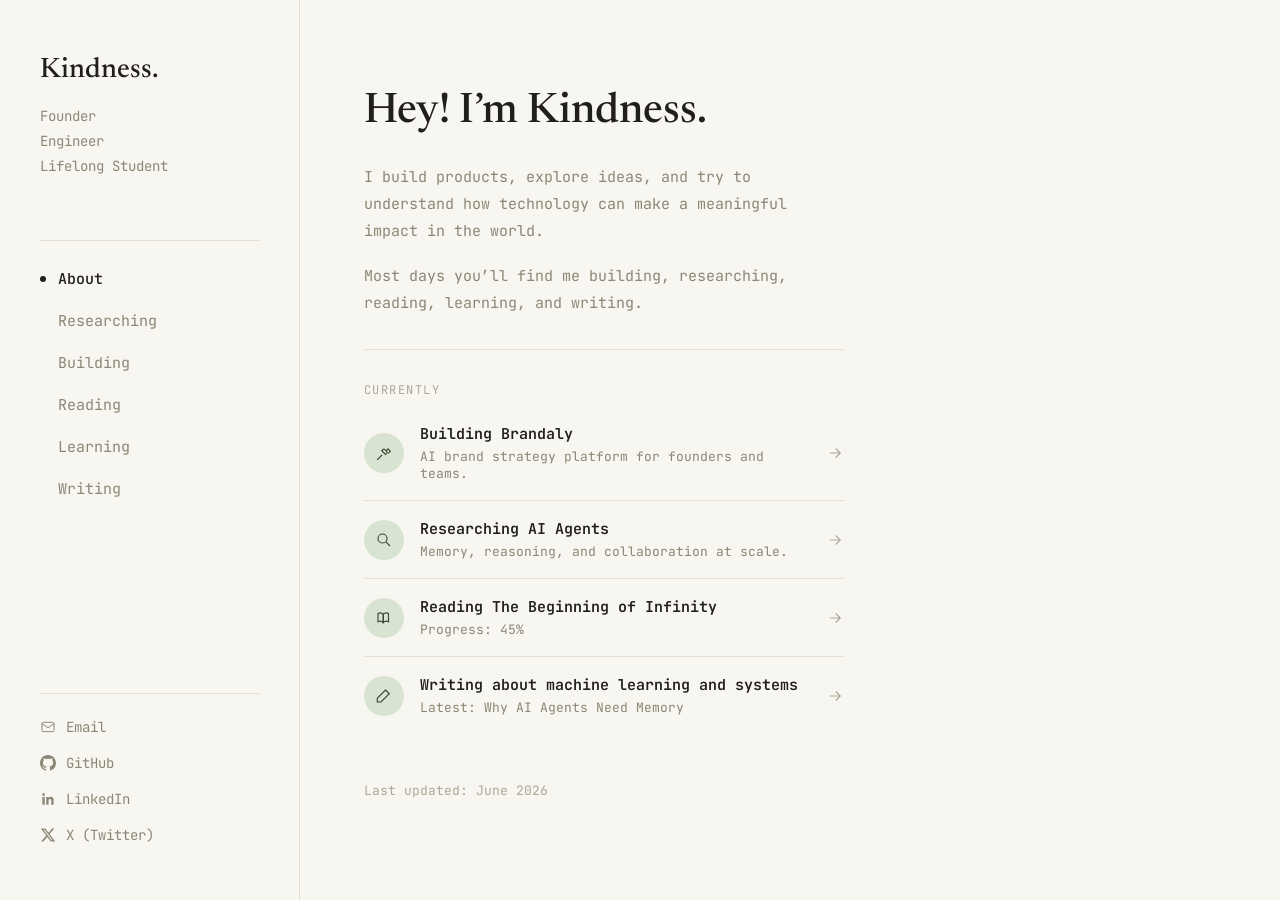
==== index.html @ 27976027 "personal website" ====
<!DOCTYPE html>
<html lang="en">
<head>
<meta charset="UTF-8" />
<meta name="viewport" content="width=device-width, initial-scale=1.0" />
<title>Kindness.</title>
<link rel="preconnect" href="https://fonts.googleapis.com" />
<link rel="preconnect" href="https://fonts.gstatic.com" crossorigin />
<link href="https://fonts.googleapis.com/css2?family=JetBrains+Mono:wght@400;500;600&family=Newsreader:ital,opsz,wght@0,72,400;0,72,500;0,72,600;1,72,400&display=swap" rel="stylesheet" />
<link rel="stylesheet" href="styles.css" />
</head>
<body>
<div class="layout">

  <aside class="sidebar">
    <div class="sidebar-top">
      <h1 class="logo">Kindness.</h1>
      <div class="roles">
        <p>Founder</p>
        <p>Engineer</p>
        <p>Lifelong Student</p>
      </div>
    </div>

    <hr class="divider" />

    <nav class="nav">
      <a href="index.html" class="nav-item is-active"><span class="dot"></span>About</a>
      <a href="researching.html" class="nav-item">Researching</a>
      <a href="building.html" class="nav-item">Building</a>
      <a href="reading.html" class="nav-item">Reading</a>
      <a href="learning.html" class="nav-item">Learning</a>
      <a href="#" class="nav-item">Writing</a>
    </nav>

    <div class="sidebar-bottom">
      <hr class="divider" />
      <ul class="social-links">
        <li>
          <a href="mailto:hello@kindness.dev">
            <svg viewBox="0 0 24 24" fill="none" stroke="currentColor" stroke-width="1.5"><rect x="3" y="5" width="18" height="14" rx="2"/><path d="M3 7l9 6 9-6"/></svg>
            Email
          </a>
        </li>
        <li>
          <a href="#" target="_blank" rel="noopener">
            <svg viewBox="0 0 24 24" fill="currentColor" stroke="none"><path d="M12 0c-6.626 0-12 5.373-12 12 0 5.302 3.438 9.8 8.205 11.385.6.111.82-.261.82-.577 0-.285-.01-1.04-.015-2.04-3.338.726-4.042-1.61-4.042-1.61-.546-1.385-1.333-1.755-1.333-1.755-1.089-.745.084-.729.084-.729 1.205.084 1.838 1.236 1.838 1.236 1.07 1.835 2.809 1.305 3.495.998.108-.776.417-1.305.76-1.605-2.665-.305-5.466-1.334-5.466-5.93 0-1.31.469-2.381 1.236-3.221-.124-.303-.535-1.524.117-3.176 0 0 1.008-.322 3.301 1.23.957-.266 1.983-.399 3.003-.404 1.02.005 2.047.138 3.006.404 2.291-1.552 3.297-1.23 3.297-1.23.653 1.653.242 2.874.118 3.176.77.84 1.235 1.911 1.235 3.221 0 4.609-2.807 5.624-5.479 5.921.43.372.823 1.102.823 2.222 0 1.606-.014 2.898-.014 3.293 0 .319.218.694.825.576C20.565 21.797 24 17.302 24 12c0-6.627-5.373-12-12-12z"/></svg>
            GitHub
          </a>
        </li>
        <li>
          <a href="#" target="_blank" rel="noopener">
            <svg viewBox="0 0 24 24" fill="currentColor" stroke="none"><path d="M20.447 20.452h-3.554v-5.569c0-1.328-.025-3.037-1.852-3.037-1.853 0-2.136 1.445-2.136 2.939v5.667H9.351V9h3.414v1.561h.046c.477-.9 1.637-1.85 3.37-1.85 3.601 0 4.267 2.37 4.267 5.455v6.286zM5.337 7.433c-1.144 0-2.063-.926-2.063-2.065 0-1.138.92-2.063 2.063-2.063 1.14 0 2.064.925 2.064 2.063 0 1.139-.925 2.065-2.064 2.065zM7.119 20.452H3.555V9h3.564v11.452z"/></svg>
            LinkedIn
          </a>
        </li>
        <li>
          <a href="#" target="_blank" rel="noopener">
            <svg viewBox="0 0 24 24" fill="currentColor" stroke="none"><path d="M18.244 2.25h3.308l-7.227 8.26 8.502 11.24H16.17l-5.214-6.817L4.99 21.75H1.68l7.73-8.835L1.254 2.25H8.08l4.713 6.231zm-1.161 17.52h1.833L7.084 4.126H5.117z"/></svg>
            X (Twitter)
          </a>
        </li>
      </ul>
    </div>
  </aside>

  <main class="content">
    <div class="content-inner">
      <h2 class="headline">Hey! I&rsquo;m Kindness.</h2>

      <p class="intro">I build products, explore ideas, and try to understand how technology can make a meaningful impact in the world.</p>
      <p class="intro">Most days you&rsquo;ll find me building, researching, reading, learning, and writing.</p>

      <hr class="divider" />

      <p class="label">Currently</p>

      <ul class="current-list">
        <li>
          <span class="icon-circle">
            <svg viewBox="0 0 24 24" fill="none" stroke="currentColor" stroke-width="1.5"><path d="M14.5 9.5l3-3 3 3-3 3M3 21l6.5-6.5M9 9l1.5-1.5a2 2 0 0 1 2.8 0l2.2 2.2a2 2 0 0 1 0 2.8L14 14l-5-5z"/></svg>
          </span>
          <span class="current-text">
            <span class="current-title">Building Brandaly</span>
            <span class="current-desc">AI brand strategy platform for founders and teams.</span>
          </span>
          <a class="arrow" href="#" aria-label="View Brandaly">
            <svg viewBox="0 0 24 24" fill="none" stroke="currentColor" stroke-width="1.5"><path d="M5 12h14M13 6l6 6-6 6"/></svg>
          </a>
        </li>

        <li>
          <span class="icon-circle">
            <svg viewBox="0 0 24 24" fill="none" stroke="currentColor" stroke-width="1.5"><circle cx="10" cy="10" r="6"/><line x1="20" y1="20" x2="14.5" y2="14.5"/></svg>
          </span>
          <span class="current-text">
            <span class="current-title">Researching AI Agents</span>
            <span class="current-desc">Memory, reasoning, and collaboration at scale.</span>
          </span>
          <a class="arrow" href="#" aria-label="View research">
            <svg viewBox="0 0 24 24" fill="none" stroke="currentColor" stroke-width="1.5"><path d="M5 12h14M13 6l6 6-6 6"/></svg>
          </a>
        </li>

        <li>
          <span class="icon-circle">
            <svg viewBox="0 0 24 24" fill="none" stroke="currentColor" stroke-width="1.5"><path d="M4 6c2-1 5-1 7 1v11c-2-2-5-2-7-1V6z"/><path d="M18 6c-2-1-5-1-7 1v11c2-2 5-2 7-1V6z"/></svg>
          </span>
          <span class="current-text">
            <span class="current-title">Reading The Beginning of Infinity</span>
            <span class="current-desc">Progress: 45%</span>
          </span>
          <a class="arrow" href="#" aria-label="View reading">
            <svg viewBox="0 0 24 24" fill="none" stroke="currentColor" stroke-width="1.5"><path d="M5 12h14M13 6l6 6-6 6"/></svg>
          </a>
        </li>

        <li>
          <span class="icon-circle">
            <svg viewBox="0 0 24 24" fill="none" stroke="currentColor" stroke-width="1.5"><path d="M14 4l5 5L8 20H3v-5L14 4z"/></svg>
          </span>
          <span class="current-text">
            <span class="current-title">Writing about machine learning and systems</span>
            <span class="current-desc">Latest: Why AI Agents Need Memory</span>
          </span>
          <a class="arrow" href="#" aria-label="View writing">
            <svg viewBox="0 0 24 24" fill="none" stroke="currentColor" stroke-width="1.5"><path d="M5 12h14M13 6l6 6-6 6"/></svg>
          </a>
        </li>
      </ul>

      <p class="updated">Last updated: June 2026</p>
    </div>
  </main>

</div>
</body>
</html>
---- styles.css ----
:root {
  --bg: #f8f6f0;
  --border: #e3ded2;
  --text: #211f1a;
  --text-muted: #8c8675;
  --text-faint: #aca896;
  --sage: #d9e3d1;
  --sage-icon: #3a4632;
  --accent-green: #517a4c;
  --card-bg: #fcfbf6;
  --placeholder-bg: #ece7da;
  --badge-neutral-bg: #e9e5d9;
  --sage-light: #e7efe1;
  --sage-track: #d6e0cc;
  --cover-bg: #f4f0e3;

  --font-serif: "Newsreader", Georgia, serif;
  --font-mono: "JetBrains Mono", ui-monospace, monospace;
}

* {
  box-sizing: border-box;
}

html, body {
  margin: 0;
  padding: 0;
  background: var(--bg);
  color: var(--text);
}

body {
  font-family: var(--font-mono);
}

a {
  color: inherit;
  text-decoration: none;
}

.divider {
  border: none;
  border-top: 1px solid var(--border);
  margin: 0;
}

.layout {
  display: flex;
  min-height: 100vh;
}

/* Sidebar */

.sidebar {
  width: 300px;
  flex-shrink: 0;
  position: fixed;
  top: 0;
  left: 0;
  height: 100vh;
  display: flex;
  flex-direction: column;
  justify-content: space-between;
  padding: 56px 40px;
  border-right: 1px solid var(--border);
  overflow-y: auto;
}

.sidebar-top {
  margin-bottom: 32px;
}

.logo {
  font-family: var(--font-serif);
  font-weight: 500;
  font-size: 28px;
  margin: 0 0 20px 0;
  color: var(--text);
}

.roles {
  font-size: 14px;
  color: var(--text-muted);
  line-height: 1.8;
}

.roles p {
  margin: 0;
}

.sidebar .divider {
  margin: 28px 0;
}

.nav {
  display: flex;
  flex-direction: column;
  gap: 22px;
  flex: 1;
}

.nav-item {
  position: relative;
  font-size: 15px;
  color: var(--text-muted);
  padding-left: 18px;
  transition: color 0.15s ease;
}

.nav-item:hover {
  color: var(--text);
}

.nav-item .dot {
  display: none;
}

.nav-item.is-active {
  color: var(--text);
  font-weight: 500;
}

.nav-item.is-active .dot {
  display: inline-block;
  position: absolute;
  left: 0;
  top: 50%;
  transform: translateY(-50%);
  width: 6px;
  height: 6px;
  border-radius: 50%;
  background: var(--text);
}

.sidebar-bottom .divider {
  margin-bottom: 24px;
}

.social-links {
  list-style: none;
  margin: 0;
  padding: 0;
  display: flex;
  flex-direction: column;
  gap: 18px;
}

.social-links a {
  display: flex;
  align-items: center;
  gap: 10px;
  font-size: 14px;
  color: var(--text-muted);
  transition: color 0.15s ease;
}

.social-links a:hover {
  color: var(--text);
}

.social-links svg {
  width: 16px;
  height: 16px;
}

/* Content */

.content {
  flex: 1;
  margin-left: 300px;
  padding: 88px 64px;
}

.content-inner {
  max-width: 480px;
}

.headline {
  font-family: var(--font-serif);
  font-weight: 500;
  font-size: 42px;
  margin: 0 0 28px 0;
  color: var(--text);
  line-height: 1.15;
}

.intro {
  font-size: 15px;
  line-height: 1.8;
  color: var(--text-muted);
  margin: 0 0 18px 0;
}

.content .divider {
  margin: 32px 0;
}

.label {
  font-size: 12px;
  letter-spacing: 0.12em;
  text-transform: uppercase;
  color: var(--text-faint);
  margin: 0 0 8px 0;
}

.current-list {
  list-style: none;
  margin: 0;
  padding: 0;
}

.current-list li {
  display: flex;
  align-items: center;
  gap: 16px;
  padding: 18px 0;
  border-bottom: 1px solid var(--border);
}

.current-list li:last-child {
  border-bottom: none;
}

.icon-circle {
  flex-shrink: 0;
  width: 40px;
  height: 40px;
  border-radius: 50%;
  background: var(--sage);
  color: var(--sage-icon);
  display: flex;
  align-items: center;
  justify-content: center;
}

.icon-circle svg {
  width: 18px;
  height: 18px;
}

.current-text {
  display: flex;
  flex-direction: column;
  gap: 4px;
  min-width: 0;
}

.current-title {
  font-size: 15px;
  font-weight: 600;
  color: var(--text);
}

.current-desc {
  font-size: 13px;
  color: var(--text-muted);
}

.arrow {
  margin-left: auto;
  flex-shrink: 0;
  color: var(--text-faint);
  display: flex;
  transition: transform 0.15s ease, color 0.15s ease;
}

.arrow svg {
  width: 18px;
  height: 18px;
}

.current-list li:hover .arrow {
  color: var(--text);
  transform: translateX(3px);
}

.updated {
  font-size: 13px;
  color: var(--text-faint);
  margin: 48px 0 0 0;
}

/* Responsive */

@media (max-width: 860px) {
  .content {
    padding: 64px 40px;
  }
}

@media (max-width: 768px) {
  .layout {
    flex-direction: column;
  }

  .sidebar {
    position: static;
    width: 100%;
    height: auto;
    border-right: none;
    border-bottom: 1px solid var(--border);
    padding: 40px 28px;
  }

  .nav {
    flex-direction: row;
    flex-wrap: wrap;
    gap: 16px 24px;
  }

  .sidebar-bottom {
    margin-top: 32px;
  }

  .social-links {
    flex-direction: row;
    flex-wrap: wrap;
    gap: 16px 24px;
  }

  .content {
    margin-left: 0;
    padding: 48px 28px;
  }

  .headline {
    font-size: 34px;
  }
}

@media (max-width: 480px) {
  .content-inner {
    max-width: 100%;
  }

  .current-list li {
    align-items: flex-start;
  }
}

/* Article page (Researching, etc.) */

.layout-article {
  display: flex;
  min-height: 100vh;
}

.article-row {
  flex: 1;
  margin-left: 300px;
  display: flex;
  align-items: flex-start;
}

.article {
  flex: 1;
  max-width: 920px;
  padding: 64px 64px;
}

.article-title {
  font-family: var(--font-serif);
  font-weight: 500;
  font-size: 28px;
  line-height: 1.2;
  margin: 0 0 14px 0;
  color: var(--text);
}

.article-subtitle {
  font-size: 13px;
  line-height: 1.7;
  color: var(--text-muted);
  max-width: 640px;
  margin: 0 0 20px 0;
}

.meta {
  font-size: 12px;
  line-height: 1.9;
}

.meta p {
  margin: 0;
}

.meta-label {
  color: var(--text-muted);
}

.status-active {
  color: var(--accent-green);
}

.article .divider {
  margin: 32px 0;
}

.section-heading {
  font-family: var(--font-serif);
  font-weight: 500;
  font-size: 19px;
  margin: 0 0 14px 0;
  color: var(--text);
}

.section-body {
  font-size: 13px;
  line-height: 1.8;
  color: var(--text-muted);
  margin: 0;
  max-width: 720px;
}

.section-list {
  list-style: none;
  margin: 0;
  padding: 0;
  display: flex;
  flex-direction: column;
  gap: 8px;
}

.section-list li {
  position: relative;
  padding-left: 18px;
  font-size: 13px;
  line-height: 1.7;
  color: var(--text-muted);
  max-width: 720px;
}

.section-list li::before {
  content: "\2022";
  position: absolute;
  left: 0;
  color: var(--text-faint);
}

.section-list--refs li {
  font-size: 12px;
}

@media (max-width: 768px) {
  .article-row {
    margin-left: 0;
    flex-direction: column;
  }

  .article {
    padding: 48px 28px;
    max-width: 100%;
  }
}

/* Building page */

.building-page {
  max-width: 1120px;
}

.building-title {
  font-size: 34px;
}

.building-grid {
  display: grid;
  grid-template-columns: repeat(3, 1fr);
  gap: 22px;
}

.card {
  display: flex;
  flex-direction: column;
  background: var(--card-bg);
  border: 1px solid var(--border);
  border-radius: 14px;
  overflow: hidden;
  transition: border-color 0.15s ease;
}

.card:hover {
  border-color: var(--text-faint);
}

.card-image {
  height: 180px;
  background: var(--placeholder-bg);
  flex-shrink: 0;
}

.card-body {
  display: flex;
  flex-direction: column;
  gap: 10px;
  flex: 1;
  padding: 20px 22px 22px;
}

.card-top {
  display: flex;
  align-items: flex-start;
  justify-content: space-between;
  gap: 12px;
}

.card-title {
  font-family: var(--font-serif);
  font-weight: 500;
  font-size: 18px;
  margin: 0;
  color: var(--text);
}

.badge {
  flex-shrink: 0;
  font-family: var(--font-mono);
  font-size: 11px;
  padding: 4px 10px;
  border-radius: 20px;
  white-space: nowrap;
}

.badge--active {
  background: var(--sage);
  color: var(--accent-green);
}

.badge--neutral {
  background: var(--badge-neutral-bg);
  color: var(--text-muted);
}

.card-desc {
  font-size: 13px;
  line-height: 1.7;
  color: var(--text-muted);
  margin: 0;
  flex: 1;
}

.card-tags {
  font-size: 12px;
  color: var(--text-faint);
  margin: 0;
}

.card-arrow {
  display: flex;
  justify-content: flex-end;
  color: var(--text-faint);
  transition: transform 0.15s ease, color 0.15s ease;
}

.card-arrow svg {
  width: 18px;
  height: 18px;
}

.card:hover .card-arrow {
  color: var(--text);
  transform: translateX(3px);
}

@media (max-width: 1100px) {
  .building-grid {
    grid-template-columns: repeat(2, 1fr);
  }
}

@media (max-width: 700px) {
  .building-grid {
    grid-template-columns: 1fr;
  }
}

/* Reading page */

.reading-section + .reading-section {
  margin-top: 40px;
}

.section-row {
  display: flex;
  align-items: baseline;
  justify-content: space-between;
  margin-bottom: 16px;
}

.section-row .section-heading {
  margin-bottom: 0;
}

.view-link {
  display: inline-flex;
  align-items: center;
  gap: 6px;
  font-size: 13px;
  color: var(--accent-green);
  transition: opacity 0.15s ease;
}

.view-link svg {
  width: 14px;
  height: 14px;
}

.view-link:hover {
  opacity: 0.7;
}

.book-cover {
  flex-shrink: 0;
  border-radius: 6px;
  border: 1px solid var(--border);
  display: flex;
  flex-direction: column;
  justify-content: space-between;
  overflow: hidden;
}

.book-cover-title {
  font-family: var(--font-serif);
  line-height: 1.25;
}

.book-cover-author {
  font-size: 10px;
  letter-spacing: 0.08em;
  text-transform: uppercase;
  font-weight: 600;
}

.current-book-card {
  display: flex;
  align-items: flex-start;
  gap: 32px;
  background: var(--sage-light);
  border-radius: 16px;
  padding: 32px;
}

.current-book-card .book-cover {
  width: 140px;
  height: 190px;
  background: var(--cover-bg);
  padding: 18px;
}

.current-book-card .book-cover-title {
  font-style: italic;
  font-size: 17px;
  color: var(--text);
}

.current-book-card .book-cover-author {
  color: var(--text-muted);
}

.current-book-info {
  flex: 1;
  min-width: 0;
  display: flex;
  flex-direction: column;
  gap: 10px;
}

.current-book-title {
  font-family: var(--font-serif);
  font-weight: 500;
  font-size: 22px;
  margin: 0;
  color: var(--text);
}

.current-book-author {
  font-size: 13px;
  color: var(--text-muted);
  margin: 0;
}

.badge--reading {
  align-self: flex-start;
  background: #cfe0c2;
  color: var(--accent-green);
}

.progress-row {
  display: flex;
  justify-content: space-between;
  font-size: 12px;
  color: var(--text-muted);
  margin-top: 14px;
}

.progress-bar {
  width: 100%;
  height: 6px;
  background: var(--sage-track);
  border-radius: 4px;
  overflow: hidden;
  margin-top: 6px;
}

.progress-fill {
  height: 100%;
  background: var(--accent-green);
  border-radius: 4px;
}

.current-book-why {
  width: 220px;
  flex-shrink: 0;
  display: flex;
  flex-direction: column;
  gap: 8px;
}

.current-book-why h5 {
  font-size: 13px;
  font-weight: 600;
  color: var(--text);
  margin: 0;
}

.current-book-why p {
  font-size: 13px;
  line-height: 1.6;
  color: var(--text-muted);
  margin: 0;
}

.finished-grid {
  display: grid;
  grid-template-columns: repeat(3, 1fr);
  gap: 20px;
}

.finished-card {
  display: flex;
  gap: 14px;
  padding: 16px;
  border: 1px solid var(--border);
  border-radius: 12px;
  background: var(--card-bg);
  transition: border-color 0.15s ease;
}

.finished-card:hover {
  border-color: var(--text-faint);
}

.finished-card .book-cover {
  width: 64px;
  height: 88px;
  padding: 8px;
  align-items: center;
  text-align: center;
  justify-content: center;
}

.finished-card .book-cover-title {
  font-size: 11px;
  font-weight: 600;
}

.book-cover--charlie {
  background: #3c3a2c;
}

.book-cover--charlie .book-cover-title {
  color: #f0ede0;
}

.book-cover--deepwork {
  background: #eee9da;
}

.book-cover--deepwork .book-cover-title {
  color: #1c1c1c;
}

.book-cover--atomic {
  background: #fdfcf8;
}

.book-cover--atomic .book-cover-title {
  color: #c0392b;
}

.finished-info {
  display: flex;
  flex-direction: column;
  gap: 4px;
  min-width: 0;
}

.finished-info h4 {
  font-family: var(--font-serif);
  font-weight: 500;
  font-size: 15px;
  line-height: 1.25;
  margin: 0;
  color: var(--text);
}

.finished-author {
  font-size: 12px;
  color: var(--text-muted);
  margin: 0;
}

.finished-date {
  display: flex;
  align-items: center;
  gap: 5px;
  font-size: 11px;
  color: var(--text-faint);
  margin: 4px 0 0 0;
}

.finished-date svg {
  width: 12px;
  height: 12px;
}

.tbr-table-wrap {
  overflow-x: auto;
}

.tbr-table {
  width: 100%;
  border-collapse: collapse;
  font-size: 13px;
  white-space: nowrap;
}

.tbr-table th {
  text-align: left;
  font-size: 11px;
  letter-spacing: 0.08em;
  text-transform: uppercase;
  font-weight: 500;
  color: var(--text-faint);
  padding: 0 0 12px 0;
  border-bottom: 1px solid var(--border);
}

.tbr-table td {
  padding: 14px 16px 14px 0;
  border-bottom: 1px solid var(--border);
  color: var(--text-muted);
  vertical-align: top;
  white-space: normal;
}

.tbr-table tr:last-child td {
  border-bottom: none;
}

.tbr-table td:first-child {
  color: var(--text);
  font-weight: 500;
  white-space: nowrap;
}

.tbr-title {
  display: inline-flex;
  align-items: center;
  gap: 8px;
}

.bookmark-icon {
  flex-shrink: 0;
  width: 13px;
  height: 13px;
  color: var(--text-faint);
}

@media (max-width: 900px) {
  .finished-grid {
    grid-template-columns: 1fr;
  }
}

@media (max-width: 700px) {
  .current-book-card {
    flex-direction: column;
  }

  .current-book-why {
    width: 100%;
  }
}

/* Learning page */

.learning-tabs {
  display: flex;
  gap: 28px;
  border-bottom: 1px solid var(--border);
  margin-bottom: 32px;
}

.tab-item {
  font-size: 13px;
  color: var(--text-muted);
  padding-bottom: 12px;
  position: relative;
  transition: color 0.15s ease;
}

.tab-item:hover {
  color: var(--text);
}

.tab-item.is-active {
  color: var(--text);
  font-weight: 600;
}

.tab-item.is-active::after {
  content: "";
  position: absolute;
  left: 0;
  right: 0;
  bottom: -1px;
  height: 2px;
  background: var(--text);
}

.learning-grid {
  grid-template-columns: repeat(3, 1fr);
}

.learning-illustration {
  display: flex;
  align-items: center;
  justify-content: center;
  gap: 10px;
  color: var(--text-muted);
}

.diagram-icon {
  width: 70px;
  height: 50px;
}

.diagram-icon--wide {
  width: 160px;
  height: 90px;
}

.diagram-box {
  flex-shrink: 0;
  border: 1px solid var(--border);
  border-radius: 6px;
  background: var(--card-bg);
  padding: 8px 12px;
  font-size: 10px;
  font-weight: 600;
  letter-spacing: 0.04em;
  color: var(--text);
  text-align: center;
  line-height: 1.3;
  white-space: nowrap;
}

.diagram-box--tall {
  padding: 14px 12px;
}

.diagram-arrow {
  color: var(--text-faint);
  font-size: 16px;
}

.token-grid {
  display: grid;
  grid-template-columns: repeat(3, 12px);
  grid-template-rows: repeat(3, 12px);
  gap: 3px;
}

.token-grid span {
  background: var(--card-bg);
  border: 1px solid var(--border);
  border-radius: 2px;
}

.token-stack {
  display: flex;
  flex-direction: column;
  gap: 3px;
}

.token-stack span {
  width: 12px;
  height: 12px;
  background: var(--sage);
  border-radius: 2px;
}

.doc-stack {
  position: relative;
  width: 46px;
  height: 50px;
  margin-right: 4px;
}

.doc-card {
  position: absolute;
  width: 38px;
  height: 28px;
  border: 1px solid var(--border);
  border-radius: 3px;
  background: var(--card-bg);
}

.doc-card:nth-child(1) {
  top: 0;
  left: 0;
}

.doc-card:nth-child(2) {
  top: 4px;
  left: 4px;
}

.doc-card:nth-child(3) {
  top: 8px;
  left: 8px;
  background: var(--sage);
}

.doc-label {
  position: absolute;
  bottom: -16px;
  left: 0;
  width: 56px;
  font-size: 8px;
  letter-spacing: 0.06em;
  text-transform: uppercase;
  color: var(--text-faint);
}

.learning-illustration--chart {
  position: relative;
}

.chart-legend {
  position: absolute;
  top: 14px;
  right: 16px;
  display: flex;
  flex-direction: column;
  gap: 4px;
  font-size: 9px;
  letter-spacing: 0.03em;
  text-transform: uppercase;
  color: var(--text-muted);
}

.chart-legend span {
  display: flex;
  align-items: center;
  gap: 6px;
}

.legend-line {
  width: 14px;
  height: 0;
  border-top: 1.4px solid var(--text);
}

.legend-line--dashed {
  border-top-style: dashed;
}

.card-category {
  font-size: 11px;
  letter-spacing: 0.08em;
  text-transform: uppercase;
  color: var(--accent-green);
  margin: 0;
}

.learning-card .card-title {
  font-size: 19px;
  line-height: 1.3;
}

.card-footer {
  display: flex;
  align-items: center;
  justify-content: space-between;
  margin-top: auto;
}

.card-meta {
  font-size: 12px;
  color: var(--text-faint);
}

.learning-empty {
  display: none;
  text-align: center;
  font-size: 13px;
  color: var(--text-faint);
  margin: 40px 0 0 0;
}

.learning-empty.is-visible {
  display: block;
}

@media (max-width: 1100px) {
  .learning-grid {
    grid-template-columns: repeat(2, 1fr);
  }
}

@media (max-width: 700px) {
  .learning-grid {
    grid-template-columns: 1fr;
  }

  .learning-tabs {
    flex-wrap: wrap;
    gap: 16px 20px;
  }
}
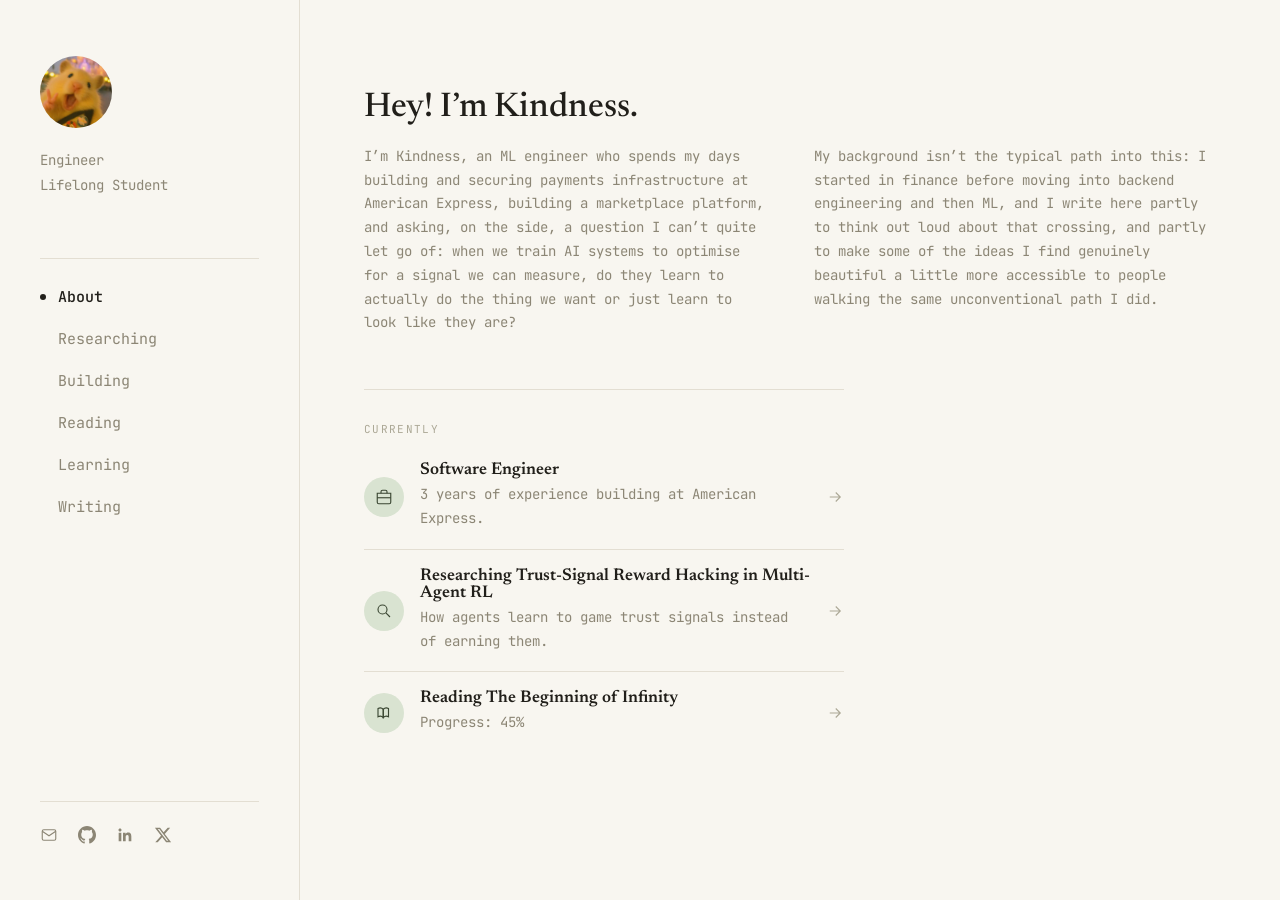
==== commit e77a0939: "updates to website" ====
--- a/index.html
+++ b/index.html
@@ -14,9 +14,8 @@
 
   <aside class="sidebar">
     <div class="sidebar-top">
-      <h1 class="logo">Kindness.</h1>
+      <img src="assets/profile.jpg" alt="Profile photo" class="avatar" />
       <div class="roles">
-        <p>Founder</p>
         <p>Engineer</p>
         <p>Lifelong Student</p>
       </div>
@@ -30,34 +29,30 @@
       <a href="building.html" class="nav-item">Building</a>
       <a href="reading.html" class="nav-item">Reading</a>
       <a href="learning.html" class="nav-item">Learning</a>
-      <a href="#" class="nav-item">Writing</a>
+      <a href="writing.html" class="nav-item">Writing</a>
     </nav>
 
     <div class="sidebar-bottom">
       <hr class="divider" />
       <ul class="social-links">
         <li>
-          <a href="mailto:hello@kindness.dev">
+          <a href="mailto:kindnessezekwe@outlook.com" aria-label="Email">
             <svg viewBox="0 0 24 24" fill="none" stroke="currentColor" stroke-width="1.5"><rect x="3" y="5" width="18" height="14" rx="2"/><path d="M3 7l9 6 9-6"/></svg>
-            Email
           </a>
         </li>
         <li>
-          <a href="#" target="_blank" rel="noopener">
+          <a href="https://github.com/kindness-e" target="_blank" rel="noopener" aria-label="GitHub">
             <svg viewBox="0 0 24 24" fill="currentColor" stroke="none"><path d="M12 0c-6.626 0-12 5.373-12 12 0 5.302 3.438 9.8 8.205 11.385.6.111.82-.261.82-.577 0-.285-.01-1.04-.015-2.04-3.338.726-4.042-1.61-4.042-1.61-.546-1.385-1.333-1.755-1.333-1.755-1.089-.745.084-.729.084-.729 1.205.084 1.838 1.236 1.838 1.236 1.07 1.835 2.809 1.305 3.495.998.108-.776.417-1.305.76-1.605-2.665-.305-5.466-1.334-5.466-5.93 0-1.31.469-2.381 1.236-3.221-.124-.303-.535-1.524.117-3.176 0 0 1.008-.322 3.301 1.23.957-.266 1.983-.399 3.003-.404 1.02.005 2.047.138 3.006.404 2.291-1.552 3.297-1.23 3.297-1.23.653 1.653.242 2.874.118 3.176.77.84 1.235 1.911 1.235 3.221 0 4.609-2.807 5.624-5.479 5.921.43.372.823 1.102.823 2.222 0 1.606-.014 2.898-.014 3.293 0 .319.218.694.825.576C20.565 21.797 24 17.302 24 12c0-6.627-5.373-12-12-12z"/></svg>
-            GitHub
           </a>
         </li>
         <li>
-          <a href="#" target="_blank" rel="noopener">
+          <a href="https://www.linkedin.com/in/kindness-ezekwe-7266771b3/" target="_blank" rel="noopener" aria-label="LinkedIn">
             <svg viewBox="0 0 24 24" fill="currentColor" stroke="none"><path d="M20.447 20.452h-3.554v-5.569c0-1.328-.025-3.037-1.852-3.037-1.853 0-2.136 1.445-2.136 2.939v5.667H9.351V9h3.414v1.561h.046c.477-.9 1.637-1.85 3.37-1.85 3.601 0 4.267 2.37 4.267 5.455v6.286zM5.337 7.433c-1.144 0-2.063-.926-2.063-2.065 0-1.138.92-2.063 2.063-2.063 1.14 0 2.064.925 2.064 2.063 0 1.139-.925 2.065-2.064 2.065zM7.119 20.452H3.555V9h3.564v11.452z"/></svg>
-            LinkedIn
           </a>
         </li>
         <li>
-          <a href="#" target="_blank" rel="noopener">
+          <a href="https://x.com/kindnessezek?s=11" target="_blank" rel="noopener" aria-label="X (Twitter)">
             <svg viewBox="0 0 24 24" fill="currentColor" stroke="none"><path d="M18.244 2.25h3.308l-7.227 8.26 8.502 11.24H16.17l-5.214-6.817L4.99 21.75H1.68l7.73-8.835L1.254 2.25H8.08l4.713 6.231zm-1.161 17.52h1.833L7.084 4.126H5.117z"/></svg>
-            X (Twitter)
           </a>
         </li>
       </ul>
@@ -65,12 +60,17 @@
   </aside>
 
   <main class="content">
-    <div class="content-inner">
+    <div class="bio-section">
       <h2 class="headline">Hey! I&rsquo;m Kindness.</h2>
 
-      <p class="intro">I build products, explore ideas, and try to understand how technology can make a meaningful impact in the world.</p>
-      <p class="intro">Most days you&rsquo;ll find me building, researching, reading, learning, and writing.</p>
+      <div class="bio-columns">
+        <p>I&rsquo;m Kindness, an ML engineer who spends my days building and securing payments infrastructure at American Express, building a marketplace platform, and asking, on the side, a question I can&rsquo;t quite let go of: when we train AI systems to optimise for a signal we can measure, do they learn to actually do the thing we want or just learn to look like they are?</p>
 
+        <p>My background isn&rsquo;t the typical path into this: I started in finance before moving into backend engineering and then ML, and I write here partly to think out loud about that crossing, and partly to make some of the ideas I find genuinely beautiful a little more accessible to people walking the same unconventional path I did.</p>
+      </div>
+    </div>
+
+    <div class="content-inner">
       <hr class="divider" />
 
       <p class="label">Currently</p>
@@ -78,13 +78,13 @@
       <ul class="current-list">
         <li>
           <span class="icon-circle">
-            <svg viewBox="0 0 24 24" fill="none" stroke="currentColor" stroke-width="1.5"><path d="M14.5 9.5l3-3 3 3-3 3M3 21l6.5-6.5M9 9l1.5-1.5a2 2 0 0 1 2.8 0l2.2 2.2a2 2 0 0 1 0 2.8L14 14l-5-5z"/></svg>
+            <svg viewBox="0 0 24 24" fill="none" stroke="currentColor" stroke-width="1.5"><path d="M3 7h18v12a2 2 0 0 1-2 2H5a2 2 0 0 1-2-2V7z"/><path d="M8 7V5a2 2 0 0 1 2-2h4a2 2 0 0 1 2 2v2"/><line x1="3" y1="13" x2="21" y2="13"/></svg>
           </span>
           <span class="current-text">
-            <span class="current-title">Building Brandaly</span>
-            <span class="current-desc">AI brand strategy platform for founders and teams.</span>
+            <span class="current-title">Software Engineer</span>
+            <span class="current-desc">3 years of experience building at American Express.</span>
           </span>
-          <a class="arrow" href="#" aria-label="View Brandaly">
+          <a class="arrow" href="building.html" aria-label="View Building">
             <svg viewBox="0 0 24 24" fill="none" stroke="currentColor" stroke-width="1.5"><path d="M5 12h14M13 6l6 6-6 6"/></svg>
           </a>
         </li>
@@ -94,10 +94,10 @@
             <svg viewBox="0 0 24 24" fill="none" stroke="currentColor" stroke-width="1.5"><circle cx="10" cy="10" r="6"/><line x1="20" y1="20" x2="14.5" y2="14.5"/></svg>
           </span>
           <span class="current-text">
-            <span class="current-title">Researching AI Agents</span>
-            <span class="current-desc">Memory, reasoning, and collaboration at scale.</span>
+            <span class="current-title">Researching Trust-Signal Reward Hacking in Multi-Agent RL</span>
+            <span class="current-desc">How agents learn to game trust signals instead of earning them.</span>
           </span>
-          <a class="arrow" href="#" aria-label="View research">
+          <a class="arrow" href="researching.html" aria-label="View research">
             <svg viewBox="0 0 24 24" fill="none" stroke="currentColor" stroke-width="1.5"><path d="M5 12h14M13 6l6 6-6 6"/></svg>
           </a>
         </li>
@@ -110,26 +110,11 @@
             <span class="current-title">Reading The Beginning of Infinity</span>
             <span class="current-desc">Progress: 45%</span>
           </span>
-          <a class="arrow" href="#" aria-label="View reading">
-            <svg viewBox="0 0 24 24" fill="none" stroke="currentColor" stroke-width="1.5"><path d="M5 12h14M13 6l6 6-6 6"/></svg>
-          </a>
-        </li>
-
-        <li>
-          <span class="icon-circle">
-            <svg viewBox="0 0 24 24" fill="none" stroke="currentColor" stroke-width="1.5"><path d="M14 4l5 5L8 20H3v-5L14 4z"/></svg>
-          </span>
-          <span class="current-text">
-            <span class="current-title">Writing about machine learning and systems</span>
-            <span class="current-desc">Latest: Why AI Agents Need Memory</span>
-          </span>
-          <a class="arrow" href="#" aria-label="View writing">
+          <a class="arrow" href="reading.html" aria-label="View reading">
             <svg viewBox="0 0 24 24" fill="none" stroke="currentColor" stroke-width="1.5"><path d="M5 12h14M13 6l6 6-6 6"/></svg>
           </a>
         </li>
       </ul>
-
-      <p class="updated">Last updated: June 2026</p>
     </div>
   </main>
 
--- a/styles.css
+++ b/styles.css
@@ -70,12 +70,13 @@
   margin-bottom: 32px;
 }
 
-.logo {
-  font-family: var(--font-serif);
-  font-weight: 500;
-  font-size: 28px;
+.avatar {
+  display: block;
+  width: 72px;
+  height: 72px;
+  border-radius: 50%;
+  object-fit: cover;
   margin: 0 0 20px 0;
-  color: var(--text);
 }
 
 .roles {
@@ -141,15 +142,15 @@
   margin: 0;
   padding: 0;
   display: flex;
-  flex-direction: column;
-  gap: 18px;
+  flex-direction: row;
+  align-items: center;
+  gap: 20px;
 }
 
 .social-links a {
   display: flex;
   align-items: center;
-  gap: 10px;
-  font-size: 14px;
+  justify-content: center;
   color: var(--text-muted);
   transition: color 0.15s ease;
 }
@@ -159,8 +160,8 @@
 }
 
 .social-links svg {
-  width: 16px;
-  height: 16px;
+  width: 18px;
+  height: 18px;
 }
 
 /* Content */
@@ -175,18 +176,36 @@
   max-width: 480px;
 }
 
-.headline {
+.bio-section {
+  max-width: 920px;
+  margin-bottom: 48px;
+}
+
+.bio-columns {
+  column-count: 2;
+  column-gap: 48px;
+}
+
+.bio-columns p {
+  font-size: 14px;
+  line-height: 1.7;
+  color: var(--text-muted);
+  margin: 0 0 18px 0;
+}
+
+.headline,
+.article-title {
   font-family: var(--font-serif);
   font-weight: 500;
-  font-size: 42px;
-  margin: 0 0 28px 0;
-  color: var(--text);
-  line-height: 1.15;
+  font-size: 34px;
+  line-height: 1.2;
+  margin: 0 0 16px 0;
+  color: var(--text);
 }
 
 .intro {
-  font-size: 15px;
-  line-height: 1.8;
+  font-size: 14px;
+  line-height: 1.7;
   color: var(--text-muted);
   margin: 0 0 18px 0;
 }
@@ -196,7 +215,7 @@
 }
 
 .label {
-  font-size: 12px;
+  font-size: 11px;
   letter-spacing: 0.12em;
   text-transform: uppercase;
   color: var(--text-faint);
@@ -246,13 +265,15 @@
 }
 
 .current-title {
-  font-size: 15px;
+  font-family: var(--font-serif);
+  font-size: 17px;
   font-weight: 600;
   color: var(--text);
 }
 
 .current-desc {
-  font-size: 13px;
+  font-size: 14px;
+  line-height: 1.7;
   color: var(--text-muted);
 }
 
@@ -275,7 +296,7 @@
 }
 
 .updated {
-  font-size: 13px;
+  font-size: 12px;
   color: var(--text-faint);
   margin: 48px 0 0 0;
 }
@@ -285,6 +306,10 @@
 @media (max-width: 860px) {
   .content {
     padding: 64px 40px;
+  }
+
+  .bio-columns {
+    column-count: 1;
   }
 }
 
@@ -312,19 +337,9 @@
     margin-top: 32px;
   }
 
-  .social-links {
-    flex-direction: row;
-    flex-wrap: wrap;
-    gap: 16px 24px;
-  }
-
   .content {
     margin-left: 0;
     padding: 48px 28px;
-  }
-
-  .headline {
-    font-size: 34px;
   }
 }
 
@@ -358,17 +373,8 @@
   padding: 64px 64px;
 }
 
-.article-title {
-  font-family: var(--font-serif);
-  font-weight: 500;
-  font-size: 28px;
-  line-height: 1.2;
-  margin: 0 0 14px 0;
-  color: var(--text);
-}
-
 .article-subtitle {
-  font-size: 13px;
+  font-size: 14px;
   line-height: 1.7;
   color: var(--text-muted);
   max-width: 640px;
@@ -405,8 +411,8 @@
 }
 
 .section-body {
-  font-size: 13px;
-  line-height: 1.8;
+  font-size: 14px;
+  line-height: 1.7;
   color: var(--text-muted);
   margin: 0;
   max-width: 720px;
@@ -424,7 +430,7 @@
 .section-list li {
   position: relative;
   padding-left: 18px;
-  font-size: 13px;
+  font-size: 14px;
   line-height: 1.7;
   color: var(--text-muted);
   max-width: 720px;
@@ -457,10 +463,6 @@
 
 .building-page {
   max-width: 1120px;
-}
-
-.building-title {
-  font-size: 34px;
 }
 
 .building-grid {
@@ -506,8 +508,9 @@
 
 .card-title {
   font-family: var(--font-serif);
-  font-weight: 500;
-  font-size: 18px;
+  font-weight: 600;
+  font-size: 17px;
+  line-height: 1.3;
   margin: 0;
   color: var(--text);
 }
@@ -532,7 +535,7 @@
 }
 
 .card-desc {
-  font-size: 13px;
+  font-size: 14px;
   line-height: 1.7;
   color: var(--text-muted);
   margin: 0;
@@ -668,13 +671,13 @@
 .current-book-title {
   font-family: var(--font-serif);
   font-weight: 500;
-  font-size: 22px;
+  font-size: 19px;
   margin: 0;
   color: var(--text);
 }
 
 .current-book-author {
-  font-size: 13px;
+  font-size: 12px;
   color: var(--text-muted);
   margin: 0;
 }
@@ -724,8 +727,8 @@
 }
 
 .current-book-why p {
-  font-size: 13px;
-  line-height: 1.6;
+  font-size: 14px;
+  line-height: 1.7;
   color: var(--text-muted);
   margin: 0;
 }
@@ -797,9 +800,9 @@
 
 .finished-info h4 {
   font-family: var(--font-serif);
-  font-weight: 500;
-  font-size: 15px;
-  line-height: 1.25;
+  font-weight: 600;
+  font-size: 17px;
+  line-height: 1.3;
   margin: 0;
   color: var(--text);
 }
@@ -814,7 +817,7 @@
   display: flex;
   align-items: center;
   gap: 5px;
-  font-size: 11px;
+  font-size: 12px;
   color: var(--text-faint);
   margin: 4px 0 0 0;
 }
@@ -831,7 +834,7 @@
 .tbr-table {
   width: 100%;
   border-collapse: collapse;
-  font-size: 13px;
+  font-size: 14px;
   white-space: nowrap;
 }
 
@@ -1085,10 +1088,6 @@
   margin: 0;
 }
 
-.learning-card .card-title {
-  font-size: 19px;
-  line-height: 1.3;
-}
 
 .card-footer {
   display: flex;
@@ -1130,3 +1129,94 @@
     gap: 16px 20px;
   }
 }
+
+/* Writing page */
+
+.writing-year-group {
+  margin-top: 36px;
+}
+
+.writing-year-group:first-of-type {
+  margin-top: 32px;
+}
+
+.writing-year {
+  font-size: 13px;
+  color: var(--text-muted);
+  margin: 0 0 8px 0;
+}
+
+.writing-row {
+  display: grid;
+  grid-template-columns: 90px 1fr 300px 90px;
+  gap: 24px;
+  align-items: start;
+  padding: 16px 0;
+  border-bottom: 1px solid var(--border);
+}
+
+.writing-date {
+  font-size: 12px;
+  color: var(--text-muted);
+  padding-top: 4px;
+}
+
+.writing-title {
+  font-family: var(--font-serif);
+  font-weight: 600;
+  font-size: 17px;
+  line-height: 1.3;
+  color: var(--text);
+  margin: 0;
+  transition: color 0.15s ease;
+}
+
+.writing-row:hover .writing-title {
+  color: var(--accent-green);
+}
+
+.writing-desc {
+  font-size: 14px;
+  line-height: 1.7;
+  color: var(--text-muted);
+  margin: 0;
+  padding-top: 4px;
+}
+
+.writing-time {
+  font-size: 12px;
+  color: var(--text-faint);
+  text-align: right;
+  padding-top: 4px;
+  white-space: nowrap;
+}
+
+@media (max-width: 900px) {
+  .writing-row {
+    grid-template-columns: 70px 1fr;
+  }
+
+  .writing-desc {
+    grid-column: 2 / 3;
+    margin-top: -4px;
+  }
+
+  .writing-time {
+    grid-column: 2 / 3;
+    text-align: left;
+    margin-top: -4px;
+  }
+}
+
+@media (max-width: 600px) {
+  .writing-row {
+    grid-template-columns: 1fr;
+    gap: 6px;
+  }
+
+  .writing-desc,
+  .writing-time {
+    grid-column: 1;
+    text-align: left;
+  }
+}
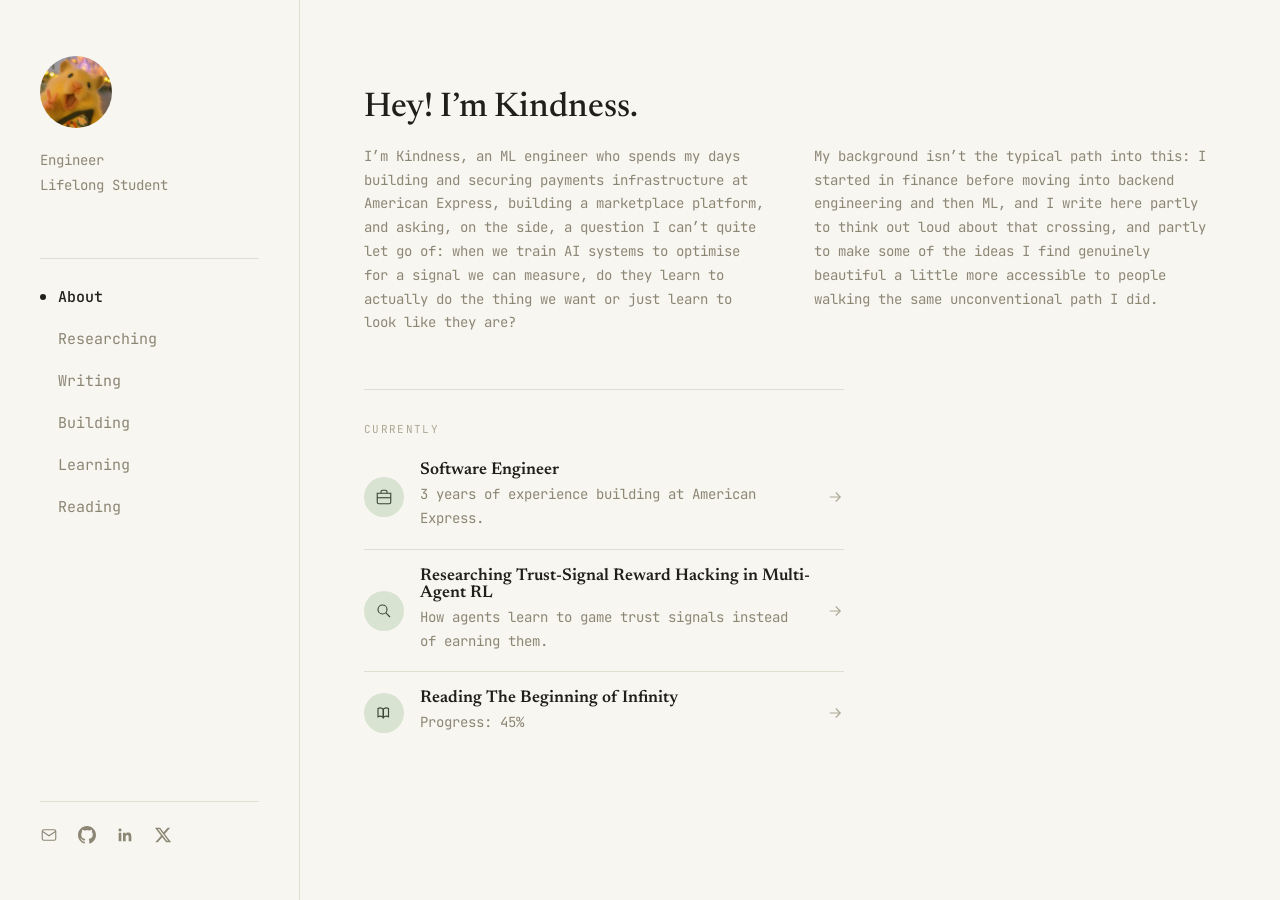
==== commit f4526c04: "website updates" ====
--- a/index.html
+++ b/index.html
@@ -7,6 +7,9 @@
 <link rel="preconnect" href="https://fonts.googleapis.com" />
 <link rel="preconnect" href="https://fonts.gstatic.com" crossorigin />
 <link href="https://fonts.googleapis.com/css2?family=JetBrains+Mono:wght@400;500;600&family=Newsreader:ital,opsz,wght@0,72,400;0,72,500;0,72,600;1,72,400&display=swap" rel="stylesheet" />
+<link rel="icon" type="image/png" sizes="32x32" href="assets/favicon-32.png" />
+<link rel="icon" type="image/png" sizes="192x192" href="assets/favicon-192.png" />
+<link rel="apple-touch-icon" href="assets/apple-touch-icon.png" />
 <link rel="stylesheet" href="styles.css" />
 </head>
 <body>
@@ -26,10 +29,10 @@
     <nav class="nav">
       <a href="index.html" class="nav-item is-active"><span class="dot"></span>About</a>
       <a href="researching.html" class="nav-item">Researching</a>
+      <a href="writing.html" class="nav-item">Writing</a>
       <a href="building.html" class="nav-item">Building</a>
+      <a href="learning.html" class="nav-item">Learning</a>
       <a href="reading.html" class="nav-item">Reading</a>
-      <a href="learning.html" class="nav-item">Learning</a>
-      <a href="writing.html" class="nav-item">Writing</a>
     </nav>
 
     <div class="sidebar-bottom">
--- a/styles.css
+++ b/styles.css
@@ -448,6 +448,10 @@
 }
 
 @media (max-width: 768px) {
+  .layout-article {
+    flex-direction: column;
+  }
+
   .article-row {
     margin-left: 0;
     flex-direction: column;
